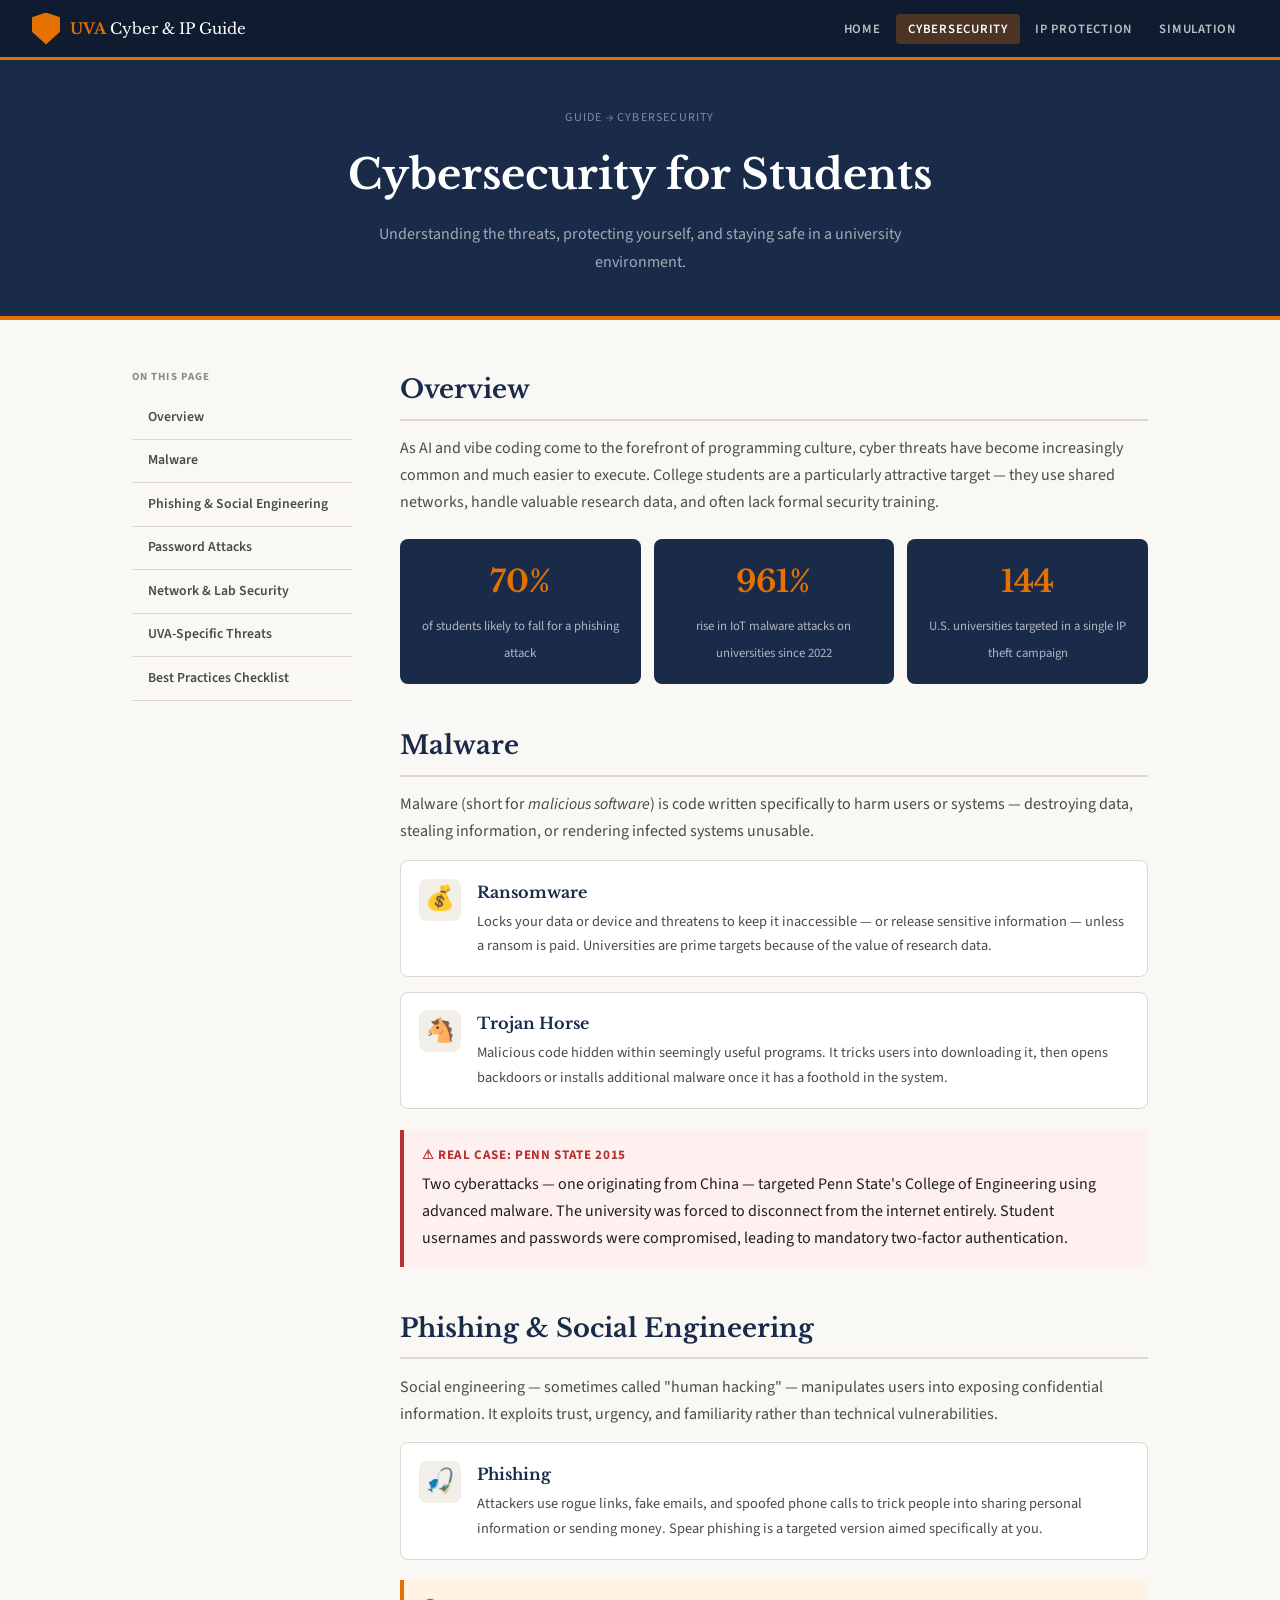
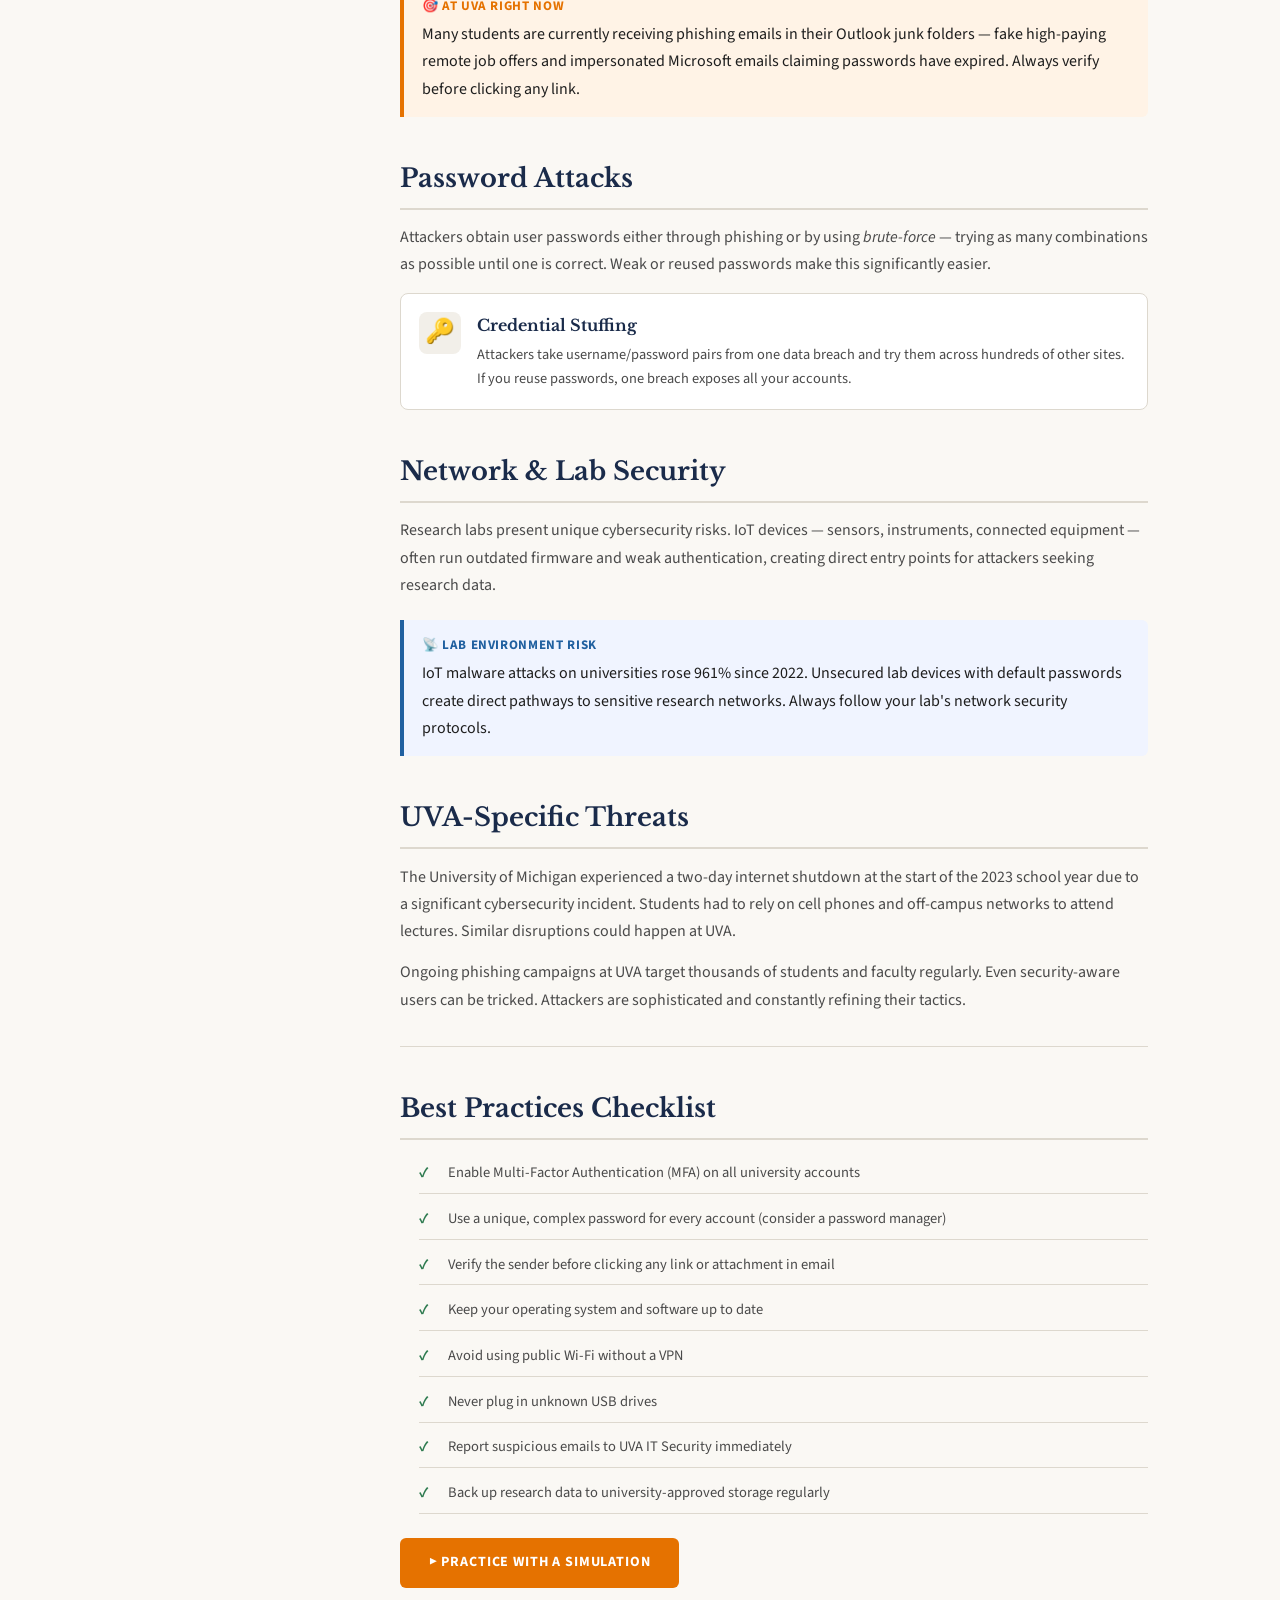
==== cyber.html @ c6f08b6b "initial commit" ====
<!DOCTYPE html>
<html lang="en">
<head>
  <meta charset="UTF-8">
  <meta name="viewport" content="width=device-width, initial-scale=1.0">
  <title>Cybersecurity — UVA Cyber & IP Guide</title>
  <link rel="stylesheet" href="css/style.css">
  <link rel="stylesheet" href="css/content.css">
</head>
<body>

  <nav>
    <a href="index.html" class="nav-brand">
      <div class="nav-shield"></div>
      <span class="nav-title"><strong>UVA</strong> Cyber &amp; IP Guide</span>
    </a>
    <ul class="nav-links">
      <li><a href="index.html">Home</a></li>
      <li><a href="cyber.html">Cybersecurity</a></li>
      <li><a href="ip.html">IP Protection</a></li>
      <li><a href="simulation.html">Simulation</a></li>
    </ul>
  </nav>

  <div class="page-header">
    <div class="breadcrumb">Guide → Cybersecurity</div>
    <h1>Cybersecurity for Students</h1>
    <p>Understanding the threats, protecting yourself, and staying safe in a university environment.</p>
  </div>
  <div class="orange-bar"></div>

  <div class="content-layout">
    <aside class="content-sidebar">
      <div class="sidebar-label">On this page</div>
      <ul class="sidebar-nav">
        <li><a href="#overview">Overview</a></li>
        <li><a href="#malware">Malware</a></li>
        <li><a href="#phishing">Phishing &amp; Social Engineering</a></li>
        <li><a href="#passwords">Password Attacks</a></li>
        <li><a href="#network">Network &amp; Lab Security</a></li>
        <li><a href="#uva">UVA-Specific Threats</a></li>
        <li><a href="#checklist">Best Practices Checklist</a></li>
      </ul>
    </aside>

    <div class="content-body">
      <h2 id="overview">Overview</h2>
      <p>As AI and vibe coding come to the forefront of programming culture, cyber threats have become increasingly common and much easier to execute. College students are a particularly attractive target — they use shared networks, handle valuable research data, and often lack formal security training.</p>
      <div class="stat-row">
        <div class="stat-box"><span class="stat-num">70%</span><span class="stat-label">of students likely to fall for a phishing attack</span></div>
        <div class="stat-box"><span class="stat-num">961%</span><span class="stat-label">rise in IoT malware attacks on universities since 2022</span></div>
        <div class="stat-box"><span class="stat-num">144</span><span class="stat-label">U.S. universities targeted in a single IP theft campaign</span></div>
      </div>

      <h2 id="malware">Malware</h2>
      <p>Malware (short for <em>malicious software</em>) is code written specifically to harm users or systems — destroying data, stealing information, or rendering infected systems unusable.</p>
      <div class="threat-card">
        <div class="threat-icon">💰</div>
        <div>
          <h4>Ransomware</h4>
          <p>Locks your data or device and threatens to keep it inaccessible — or release sensitive information — unless a ransom is paid. Universities are prime targets because of the value of research data.</p>
        </div>
      </div>
      <div class="threat-card">
        <div class="threat-icon">🐴</div>
        <div>
          <h4>Trojan Horse</h4>
          <p>Malicious code hidden within seemingly useful programs. It tricks users into downloading it, then opens backdoors or installs additional malware once it has a foothold in the system.</p>
        </div>
      </div>
      <div class="callout danger">
        <strong>⚠ Real Case: Penn State 2015</strong>
        Two cyberattacks — one originating from China — targeted Penn State's College of Engineering using advanced malware. The university was forced to disconnect from the internet entirely. Student usernames and passwords were compromised, leading to mandatory two-factor authentication.
      </div>

      <h2 id="phishing">Phishing &amp; Social Engineering</h2>
      <p>Social engineering — sometimes called "human hacking" — manipulates users into exposing confidential information. It exploits trust, urgency, and familiarity rather than technical vulnerabilities.</p>
      <div class="threat-card">
        <div class="threat-icon">🎣</div>
        <div>
          <h4>Phishing</h4>
          <p>Attackers use rogue links, fake emails, and spoofed phone calls to trick people into sharing personal information or sending money. Spear phishing is a targeted version aimed specifically at you.</p>
        </div>
      </div>
      <div class="callout">
        <strong>🎯 At UVA Right Now</strong>
        Many students are currently receiving phishing emails in their Outlook junk folders — fake high-paying remote job offers and impersonated Microsoft emails claiming passwords have expired. Always verify before clicking any link.
      </div>

      <h2 id="passwords">Password Attacks</h2>
      <p>Attackers obtain user passwords either through phishing or by using <em>brute-force</em> — trying as many combinations as possible until one is correct. Weak or reused passwords make this significantly easier.</p>
      <div class="threat-card">
        <div class="threat-icon">🔑</div>
        <div>
          <h4>Credential Stuffing</h4>
          <p>Attackers take username/password pairs from one data breach and try them across hundreds of other sites. If you reuse passwords, one breach exposes all your accounts.</p>
        </div>
      </div>

      <h2 id="network">Network &amp; Lab Security</h2>
      <p>Research labs present unique cybersecurity risks. IoT devices — sensors, instruments, connected equipment — often run outdated firmware and weak authentication, creating direct entry points for attackers seeking research data.</p>
      <div class="callout info">
        <strong>📡 Lab Environment Risk</strong>
        IoT malware attacks on universities rose 961% since 2022. Unsecured lab devices with default passwords create direct pathways to sensitive research networks. Always follow your lab's network security protocols.
      </div>

      <h2 id="uva">UVA-Specific Threats</h2>
      <p>The University of Michigan experienced a two-day internet shutdown at the start of the 2023 school year due to a significant cybersecurity incident. Students had to rely on cell phones and off-campus networks to attend lectures. Similar disruptions could happen at UVA.</p>
      <p>Ongoing phishing campaigns at UVA target thousands of students and faculty regularly. Even security-aware users can be tricked. Attackers are sophisticated and constantly refining their tactics.</p>

      <div class="divider"></div>
      <h2 id="checklist">Best Practices Checklist</h2>
      <ul class="checklist">
        <li>Enable Multi-Factor Authentication (MFA) on all university accounts</li>
        <li>Use a unique, complex password for every account (consider a password manager)</li>
        <li>Verify the sender before clicking any link or attachment in email</li>
        <li>Keep your operating system and software up to date</li>
        <li>Avoid using public Wi-Fi without a VPN</li>
        <li>Never plug in unknown USB drives</li>
        <li>Report suspicious emails to UVA IT Security immediately</li>
        <li>Back up research data to university-approved storage regularly</li>
      </ul>
      <div class="content-cta">
        <a href="simulation.html" class="btn-primary">▶ Practice with a Simulation</a>
      </div>
    </div>
  </div>

  <script src="js/nav.js"></script>
</body>
</html>
---- css/style.css ----
/* ══════════════════════════════════════════════
   GLOBAL STYLES  —  uva-cyber-guide
   style.css applies to every page
   ══════════════════════════════════════════════ */

@import url('https://fonts.googleapis.com/css2?family=Libre+Baskerville:ital,wght@0,400;0,700;1,400&family=Source+Sans+3:wght@300;400;600;700&display=swap');

/* ── Design tokens ── */
:root {
  --navy:        #1a2b4a;
  --navy-deep:   #0f1c30;
  --navy-mid:    #243455;
  --orange:      #E57200;
  --orange-light:#f08030;
  --orange-pale: #fff3e6;
  --cream:       #faf8f4;
  --warm-gray:   #f2efe9;
  --mid-gray:    #8a8a8a;
  --text:        #1e1e1e;
  --text-light:  #4a4a4a;
  --border:      #ddd8ce;
  --white:       #ffffff;
  --success:     #2d7a4f;
  --danger:      #b83232;
  --warning:     #c47a00;

  --font-serif: 'Libre Baskerville', Georgia, serif;
  --font-sans:  'Source Sans 3', sans-serif;
  --nav-h:      60px;
}

/* ── Reset ── */
*, *::before, *::after { margin: 0; padding: 0; box-sizing: border-box; }
html { scroll-behavior: smooth; }
body {
  font-family: var(--font-sans);
  background: var(--cream);
  color: var(--text);
  font-size: 16px;
  line-height: 1.7;
  padding-top: var(--nav-h);
}

/* ── Nav ── */
nav {
  position: fixed; top: 0; left: 0; right: 0;
  z-index: 1000;
  height: var(--nav-h);
  background: var(--navy-deep);
  border-bottom: 3px solid var(--orange);
  display: flex; align-items: center;
  justify-content: space-between;
  padding: 0 2rem;
}
.nav-brand {
  display: flex; align-items: center; gap: 0.6rem;
  text-decoration: none;
}
.nav-shield {
  width: 28px; height: 32px;
  background: var(--orange);
  clip-path: polygon(50% 0%, 100% 15%, 100% 60%, 50% 100%, 0% 60%, 0% 15%);
  flex-shrink: 0;
}
.nav-title {
  font-family: var(--font-serif);
  color: var(--white); font-size: 0.95rem;
}
.nav-title strong { color: var(--orange); font-weight: 700; }
.nav-links { display: flex; gap: 0.2rem; list-style: none; }
.nav-links a {
  color: rgba(255,255,255,0.72);
  text-decoration: none;
  font-size: 0.8rem; font-weight: 600;
  letter-spacing: 0.06em; text-transform: uppercase;
  padding: 0.4rem 0.75rem; border-radius: 4px;
  transition: color 0.2s, background 0.2s;
}
.nav-links a:hover { color: var(--white); background: rgba(229,114,0,0.2); }
.nav-links a.active { color: var(--white); background: rgba(229,114,0,0.28); }

/* ── Shared buttons ── */
.btn-primary {
  display: inline-block;
  background: var(--orange); color: var(--white);
  border: none; padding: 0.8rem 1.8rem; border-radius: 6px;
  font-family: var(--font-sans); font-size: 0.88rem; font-weight: 700;
  letter-spacing: 0.06em; text-transform: uppercase;
  cursor: pointer; text-decoration: none;
  transition: background 0.2s, transform 0.15s, box-shadow 0.2s;
}
.btn-primary:hover {
  background: var(--orange-light);
  transform: translateY(-1px);
  box-shadow: 0 4px 16px rgba(229,114,0,0.35);
}
.btn-outline {
  display: inline-block;
  background: transparent; color: var(--white);
  border: 1.5px solid rgba(255,255,255,0.4);
  padding: 0.8rem 1.8rem; border-radius: 6px;
  font-family: var(--font-sans); font-size: 0.88rem; font-weight: 600;
  letter-spacing: 0.06em; text-transform: uppercase;
  cursor: pointer; text-decoration: none;
  transition: border-color 0.2s, background 0.2s;
}
.btn-outline:hover { border-color: var(--white); background: rgba(255,255,255,0.08); }
---- css/content.css ----
/* ══════════════════════════════════════════════
   CONTENT PAGE STYLES  —  content.css
   Used by: cyber.html, ip.html
   ══════════════════════════════════════════════ */

/* ── Page header banner ── */
.page-header {
  background: var(--navy);
  padding: 3rem 2rem 2.5rem;
  text-align: center;
}
.breadcrumb {
  color: rgba(255,255,255,0.45);
  font-size: 0.75rem; letter-spacing: 0.1em;
  text-transform: uppercase; margin-bottom: 0.7rem;
}
.page-header h1 {
  font-family: var(--font-serif);
  color: var(--white);
  font-size: clamp(1.7rem, 4vw, 2.6rem);
  margin-bottom: 0.7rem;
}
.page-header p { color: rgba(255,255,255,0.6); max-width: 560px; margin: 0 auto; }
.orange-bar { height: 4px; background: var(--orange); }

/* ── Two-column layout ── */
.content-layout {
  max-width: 1080px; margin: 0 auto;
  padding: 3rem 2rem;
  display: grid; grid-template-columns: 220px 1fr; gap: 3rem;
}
@media (max-width: 740px) {
  .content-layout { grid-template-columns: 1fr; }
  .content-sidebar { display: none; }
}

/* ── Sticky sidebar ── */
.content-sidebar { position: sticky; top: 80px; height: fit-content; }
.sidebar-label {
  font-size: 0.68rem; font-weight: 700;
  letter-spacing: 0.1em; text-transform: uppercase;
  color: var(--mid-gray); margin-bottom: 0.6rem;
}
.sidebar-nav { list-style: none; }
.sidebar-nav li { border-bottom: 1px solid var(--border); }
.sidebar-nav a {
  display: block; padding: 0.6rem 0 0.6rem 0.8rem;
  color: var(--text-light); text-decoration: none;
  font-size: 0.86rem; font-weight: 600;
  border-left: 3px solid transparent;
  transition: color 0.2s, border-color 0.2s;
}
.sidebar-nav a:hover { color: var(--orange); border-left-color: var(--orange); }

/* ── Content body typography ── */
.content-body h2 {
  font-family: var(--font-serif); font-size: 1.6rem;
  color: var(--navy); margin: 2.5rem 0 0.9rem;
  padding-bottom: 0.45rem;
  border-bottom: 2px solid var(--border);
}
.content-body h2:first-child { margin-top: 0; }
.content-body h3 {
  font-family: var(--font-serif); font-size: 1.1rem;
  color: var(--navy-mid); margin: 1.4rem 0 0.5rem;
}
.content-body p { margin-bottom: 0.9rem; color: var(--text-light); }
.content-body ul { margin: 0.4rem 0 1rem 1.2rem; }
.content-body ul li { margin-bottom: 0.35rem; color: var(--text-light); }
.divider { height: 1px; background: var(--border); margin: 2rem 0; }
.content-cta { margin-top: 1.5rem; }

/* ── Stat boxes ── */
.stat-row { display: grid; grid-template-columns: repeat(3,1fr); gap: 0.8rem; margin: 1.4rem 0; }
@media (max-width: 560px) { .stat-row { grid-template-columns: 1fr; } }
.stat-box {
  background: var(--navy); border-radius: 8px;
  padding: 1.1rem; text-align: center;
}
.stat-num {
  display: block; font-family: var(--font-serif);
  font-size: 1.9rem; font-weight: 700;
  color: var(--orange); margin-bottom: 0.25rem;
}
.stat-label { color: rgba(255,255,255,0.65); font-size: 0.8rem; }

/* ── Threat cards ── */
.threat-card {
  display: flex; gap: 1rem; align-items: flex-start;
  border: 1px solid var(--border); border-radius: 8px;
  padding: 1.1rem; margin: 0.9rem 0;
  background: var(--white);
}
.threat-icon {
  font-size: 1.5rem; flex-shrink: 0;
  width: 42px; height: 42px;
  background: var(--warm-gray); border-radius: 8px;
  display: flex; align-items: center; justify-content: center;
}
.threat-card h4 { font-family: var(--font-serif); color: var(--navy); margin-bottom: 0.25rem; }
.threat-card p { font-size: 0.9rem; color: var(--text-light); margin: 0; }

/* ── Callout boxes ── */
.callout {
  border-left: 4px solid var(--orange);
  background: var(--orange-pale);
  padding: 0.9rem 1.1rem; border-radius: 0 6px 6px 0;
  margin: 1.3rem 0;
}
.callout.danger  { border-color: var(--danger);  background: #fff0f0; }
.callout.info    { border-color: #2060a0;         background: #f0f4ff; }
.callout strong  { display: block; margin-bottom: 0.25rem; font-size: 0.82rem; letter-spacing: 0.05em; text-transform: uppercase; color: var(--orange); }
.callout.danger strong { color: var(--danger); }
.callout.info   strong { color: #2060a0; }
.callout p { margin: 0; font-size: 0.93rem; color: var(--text-light); }

/* ── Checklist ── */
.checklist { list-style: none; margin: 0.5rem 0 1rem; }
.checklist li {
  padding: 0.45rem 0 0.45rem 1.8rem; position: relative;
  border-bottom: 1px solid var(--border);
  font-size: 0.91rem; color: var(--text-light);
}
.checklist li::before {
  content: '✓'; position: absolute; left: 0;
  color: var(--success); font-weight: 700;
}
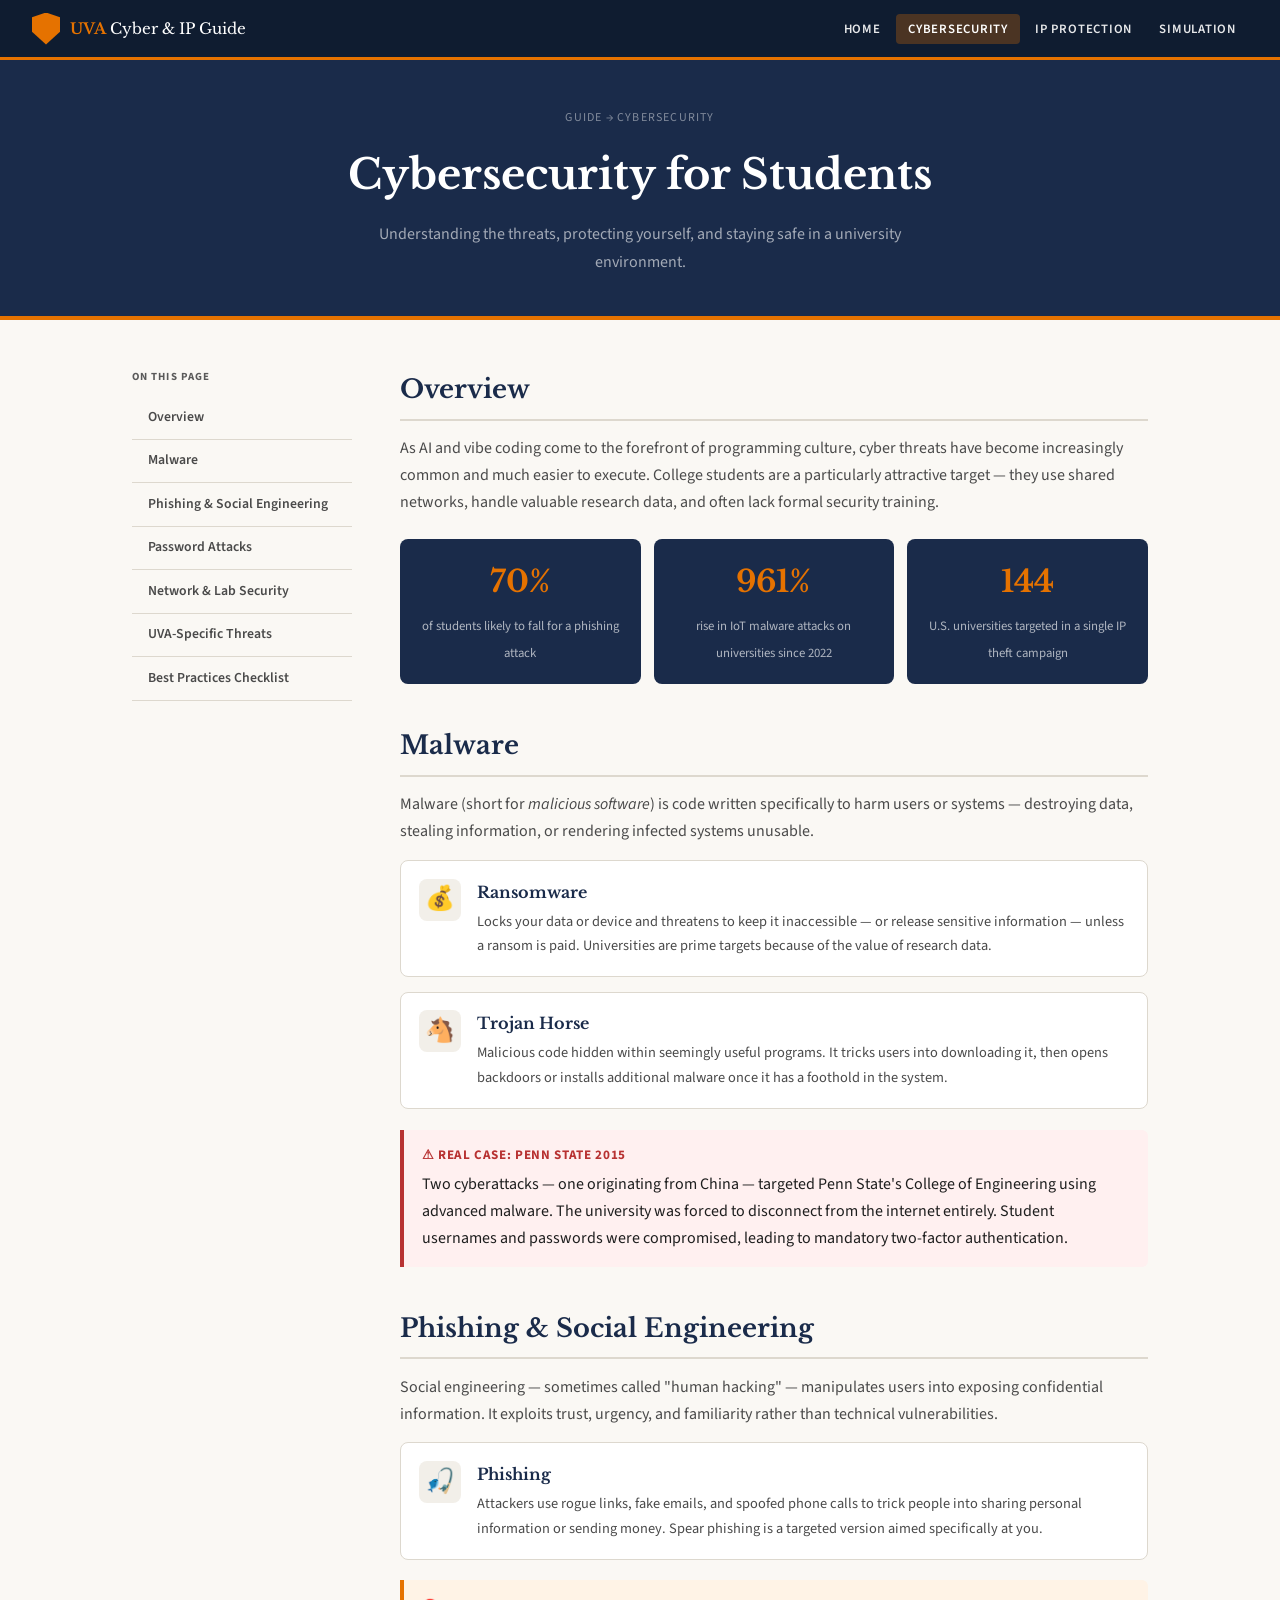
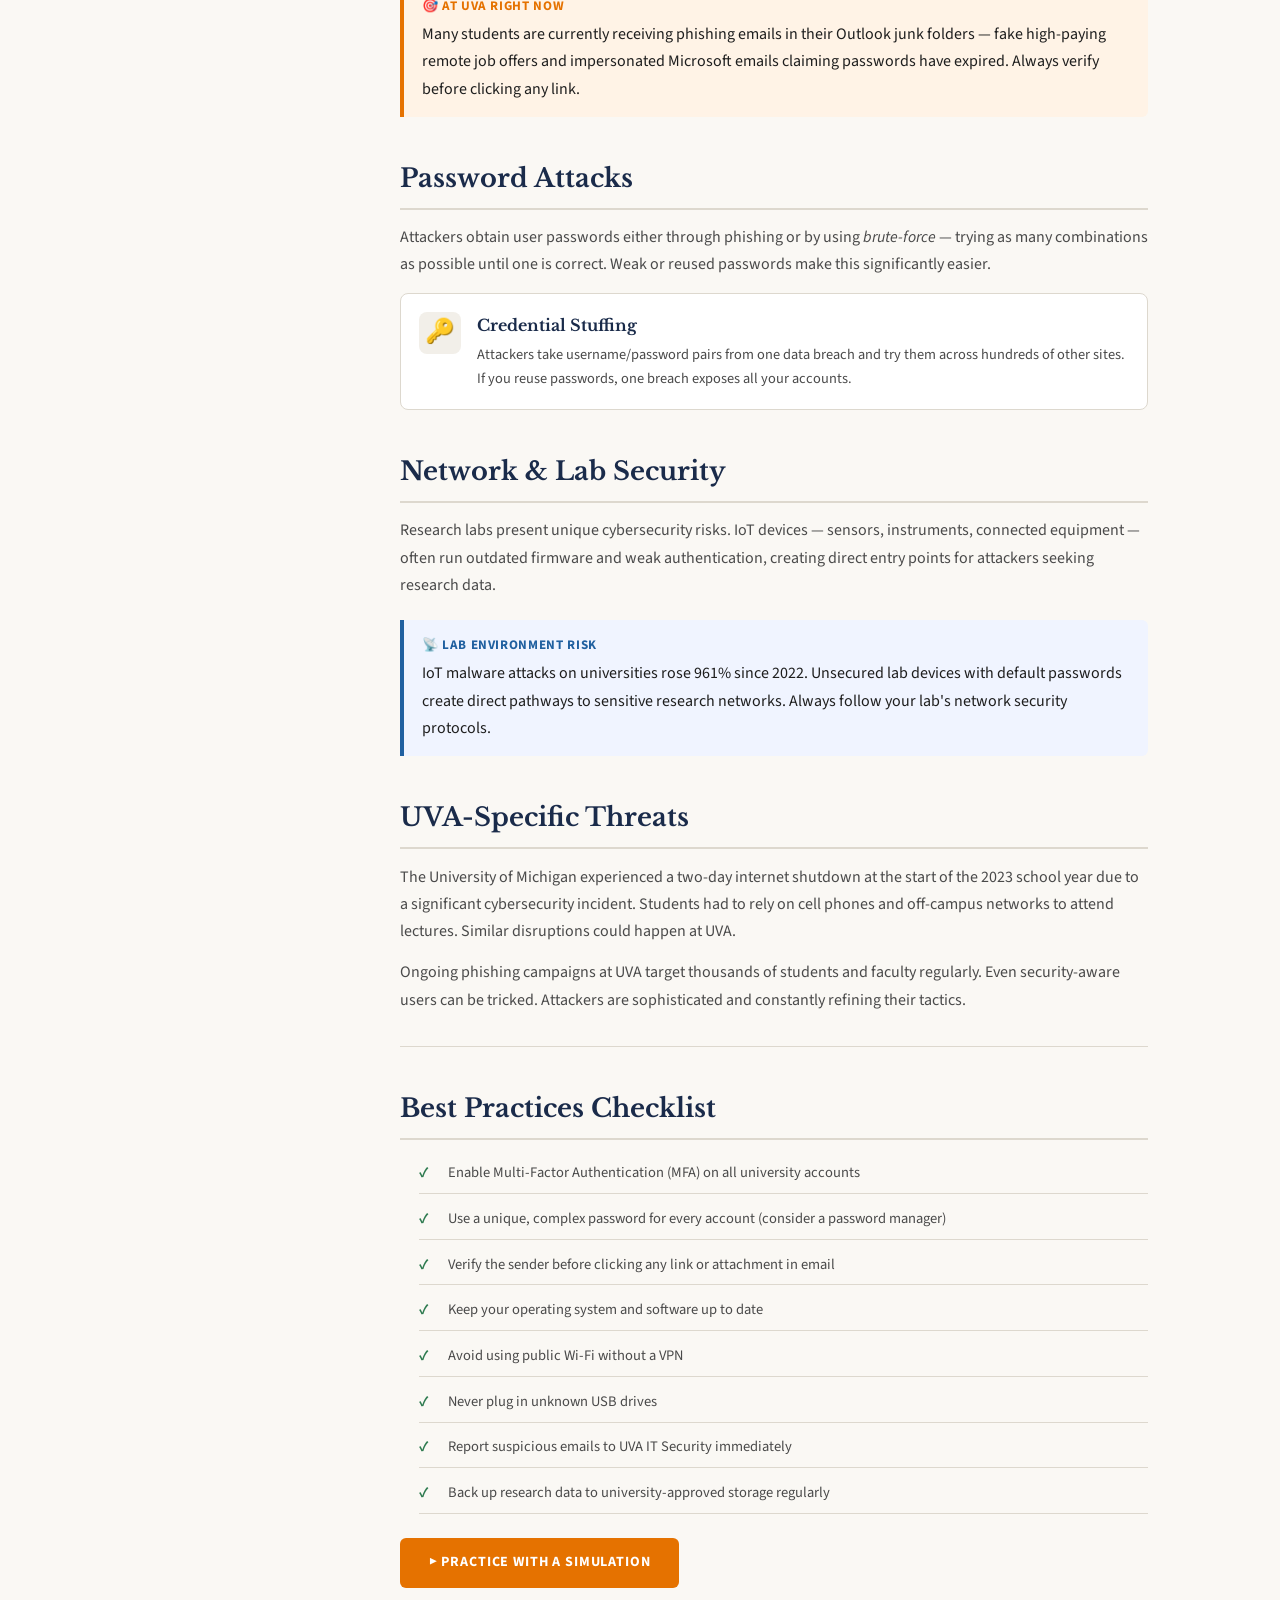
==== commit f138a401: "Add comments and structure to cyber.html" ====
--- a/cyber.html
+++ b/cyber.html
@@ -1,6 +1,7 @@
 <!DOCTYPE html>
 <html lang="en">
 <head>
+  <!-- Basic setup + shared styles -->
   <meta charset="UTF-8">
   <meta name="viewport" content="width=device-width, initial-scale=1.0">
   <title>Cybersecurity — UVA Cyber & IP Guide</title>
@@ -9,6 +10,7 @@
 </head>
 <body>
 
+  <!-- Navigation (consistent across pages) -->
   <nav>
     <a href="index.html" class="nav-brand">
       <div class="nav-shield"></div>
@@ -22,6 +24,7 @@
     </ul>
   </nav>
 
+  <!-- Page header -->
   <div class="page-header">
     <div class="breadcrumb">Guide → Cybersecurity</div>
     <h1>Cybersecurity for Students</h1>
@@ -29,7 +32,10 @@
   </div>
   <div class="orange-bar"></div>
 
+  <!-- Layout: sidebar + main content -->
   <div class="content-layout">
+    
+    <!-- Sidebar navigation -->
     <aside class="content-sidebar">
       <div class="sidebar-label">On this page</div>
       <ul class="sidebar-nav">
@@ -43,17 +49,25 @@
       </ul>
     </aside>
 
+    <!-- Main content -->
     <div class="content-body">
+
+      <!-- Overview section -->
       <h2 id="overview">Overview</h2>
       <p>As AI and vibe coding come to the forefront of programming culture, cyber threats have become increasingly common and much easier to execute. College students are a particularly attractive target — they use shared networks, handle valuable research data, and often lack formal security training.</p>
+      
+      <!-- Stats section -->
       <div class="stat-row">
         <div class="stat-box"><span class="stat-num">70%</span><span class="stat-label">of students likely to fall for a phishing attack</span></div>
         <div class="stat-box"><span class="stat-num">961%</span><span class="stat-label">rise in IoT malware attacks on universities since 2022</span></div>
         <div class="stat-box"><span class="stat-num">144</span><span class="stat-label">U.S. universities targeted in a single IP theft campaign</span></div>
       </div>
 
+      <!-- Malware threats -->
       <h2 id="malware">Malware</h2>
       <p>Malware (short for <em>malicious software</em>) is code written specifically to harm users or systems — destroying data, stealing information, or rendering infected systems unusable.</p>
+      
+      <!-- Example threat cards -->
       <div class="threat-card">
         <div class="threat-icon">💰</div>
         <div>
@@ -68,11 +82,14 @@
           <p>Malicious code hidden within seemingly useful programs. It tricks users into downloading it, then opens backdoors or installs additional malware once it has a foothold in the system.</p>
         </div>
       </div>
+      
+      <!-- Real-world case -->
       <div class="callout danger">
         <strong>⚠ Real Case: Penn State 2015</strong>
         Two cyberattacks — one originating from China — targeted Penn State's College of Engineering using advanced malware. The university was forced to disconnect from the internet entirely. Student usernames and passwords were compromised, leading to mandatory two-factor authentication.
       </div>
 
+      <!-- Phishing -->
       <h2 id="phishing">Phishing &amp; Social Engineering</h2>
       <p>Social engineering — sometimes called "human hacking" — manipulates users into exposing confidential information. It exploits trust, urgency, and familiarity rather than technical vulnerabilities.</p>
       <div class="threat-card">
@@ -87,6 +104,7 @@
         Many students are currently receiving phishing emails in their Outlook junk folders — fake high-paying remote job offers and impersonated Microsoft emails claiming passwords have expired. Always verify before clicking any link.
       </div>
 
+      <!-- Password attacks -->
       <h2 id="passwords">Password Attacks</h2>
       <p>Attackers obtain user passwords either through phishing or by using <em>brute-force</em> — trying as many combinations as possible until one is correct. Weak or reused passwords make this significantly easier.</p>
       <div class="threat-card">
@@ -97,6 +115,7 @@
         </div>
       </div>
 
+      <!-- Network risks -->
       <h2 id="network">Network &amp; Lab Security</h2>
       <p>Research labs present unique cybersecurity risks. IoT devices — sensors, instruments, connected equipment — often run outdated firmware and weak authentication, creating direct entry points for attackers seeking research data.</p>
       <div class="callout info">
@@ -104,11 +123,14 @@
         IoT malware attacks on universities rose 961% since 2022. Unsecured lab devices with default passwords create direct pathways to sensitive research networks. Always follow your lab's network security protocols.
       </div>
 
+      <!-- UVA-specific context -->
       <h2 id="uva">UVA-Specific Threats</h2>
       <p>The University of Michigan experienced a two-day internet shutdown at the start of the 2023 school year due to a significant cybersecurity incident. Students had to rely on cell phones and off-campus networks to attend lectures. Similar disruptions could happen at UVA.</p>
       <p>Ongoing phishing campaigns at UVA target thousands of students and faculty regularly. Even security-aware users can be tricked. Attackers are sophisticated and constantly refining their tactics.</p>
 
       <div class="divider"></div>
+      
+      <!-- Best practices -->
       <h2 id="checklist">Best Practices Checklist</h2>
       <ul class="checklist">
         <li>Enable Multi-Factor Authentication (MFA) on all university accounts</li>
@@ -120,12 +142,15 @@
         <li>Report suspicious emails to UVA IT Security immediately</li>
         <li>Back up research data to university-approved storage regularly</li>
       </ul>
+      
+      <!-- CTA -->
       <div class="content-cta">
         <a href="simulation.html" class="btn-primary">▶ Practice with a Simulation</a>
       </div>
     </div>
   </div>
 
+   <!-- Navigation script that redirects w/ JS -->
   <script src="js/nav.js"></script>
 </body>
 </html>
--- a/css/style.css
+++ b/css/style.css
@@ -15,7 +15,7 @@
   --orange-pale: #fff3e6;
   --cream:       #faf8f4;
   --warm-gray:   #f2efe9;
-  --mid-gray:    #8a8a8a;
+  --mid-gray:    #5a5a5a; /* was #8a8a8a — darkened for AAA contrast (7:1 on cream) */
   --text:        #1e1e1e;
   --text-light:  #4a4a4a;
   --border:      #ddd8ce;
@@ -41,14 +41,39 @@
   padding-top: var(--nav-h);
 }
 
+/* ── Accessibility: skip link ── */
+.skip-link {
+  position: absolute;
+  top: -100%;
+  left: 1rem;
+  background: var(--orange);
+  color: var(--white);
+  padding: 0.5rem 1rem;
+  border-radius: 0 0 6px 6px;
+  font-weight: 700;
+  font-size: 0.9rem;
+  text-decoration: none;
+  z-index: 9999;
+  transition: top 0.2s;
+}
+.skip-link:focus { top: 0; }
+
 /* ── Nav ── */
-nav {
-  position: fixed; top: 0; left: 0; right: 0;
+header,
+body > nav {
+  position: fixed;
+  top: 0;
+  left: 0;
+  right: 0;
   z-index: 1000;
+}
+header nav,
+body > nav {
   height: var(--nav-h);
   background: var(--navy-deep);
   border-bottom: 3px solid var(--orange);
-  display: flex; align-items: center;
+  display: flex;
+  align-items: center;
   justify-content: space-between;
   padding: 0 2rem;
 }
@@ -65,11 +90,26 @@
 .nav-title {
   font-family: var(--font-serif);
   color: var(--white); font-size: 0.95rem;
+  white-space: nowrap;
+}
+@media (max-width: 640px) {
+  :root { --nav-h: 96px; }
+  header nav,
+  body > nav {
+  height: auto;
+  flex-wrap: wrap;
+  padding: 0.4rem 1rem;
+  gap: 0.2rem;
+  align-items: center;
+}
+  .nav-title { font-size: 0.82rem; }
+  .nav-links { gap: 0; flex: 1 0 100%; justify-content: space-between; }
+  .nav-links a { padding: 0.2rem 0.25rem; font-size: 0.62rem; white-space: nowrap; letter-spacing: 0.03em; }
 }
 .nav-title strong { color: var(--orange); font-weight: 700; }
 .nav-links { display: flex; gap: 0.2rem; list-style: none; }
 .nav-links a {
-  color: rgba(255,255,255,0.72);
+  color: rgba(255,255,255,0.90); /* was 0.72 — raised for AAA contrast */
   text-decoration: none;
   font-size: 0.8rem; font-weight: 600;
   letter-spacing: 0.06em; text-transform: uppercase;
